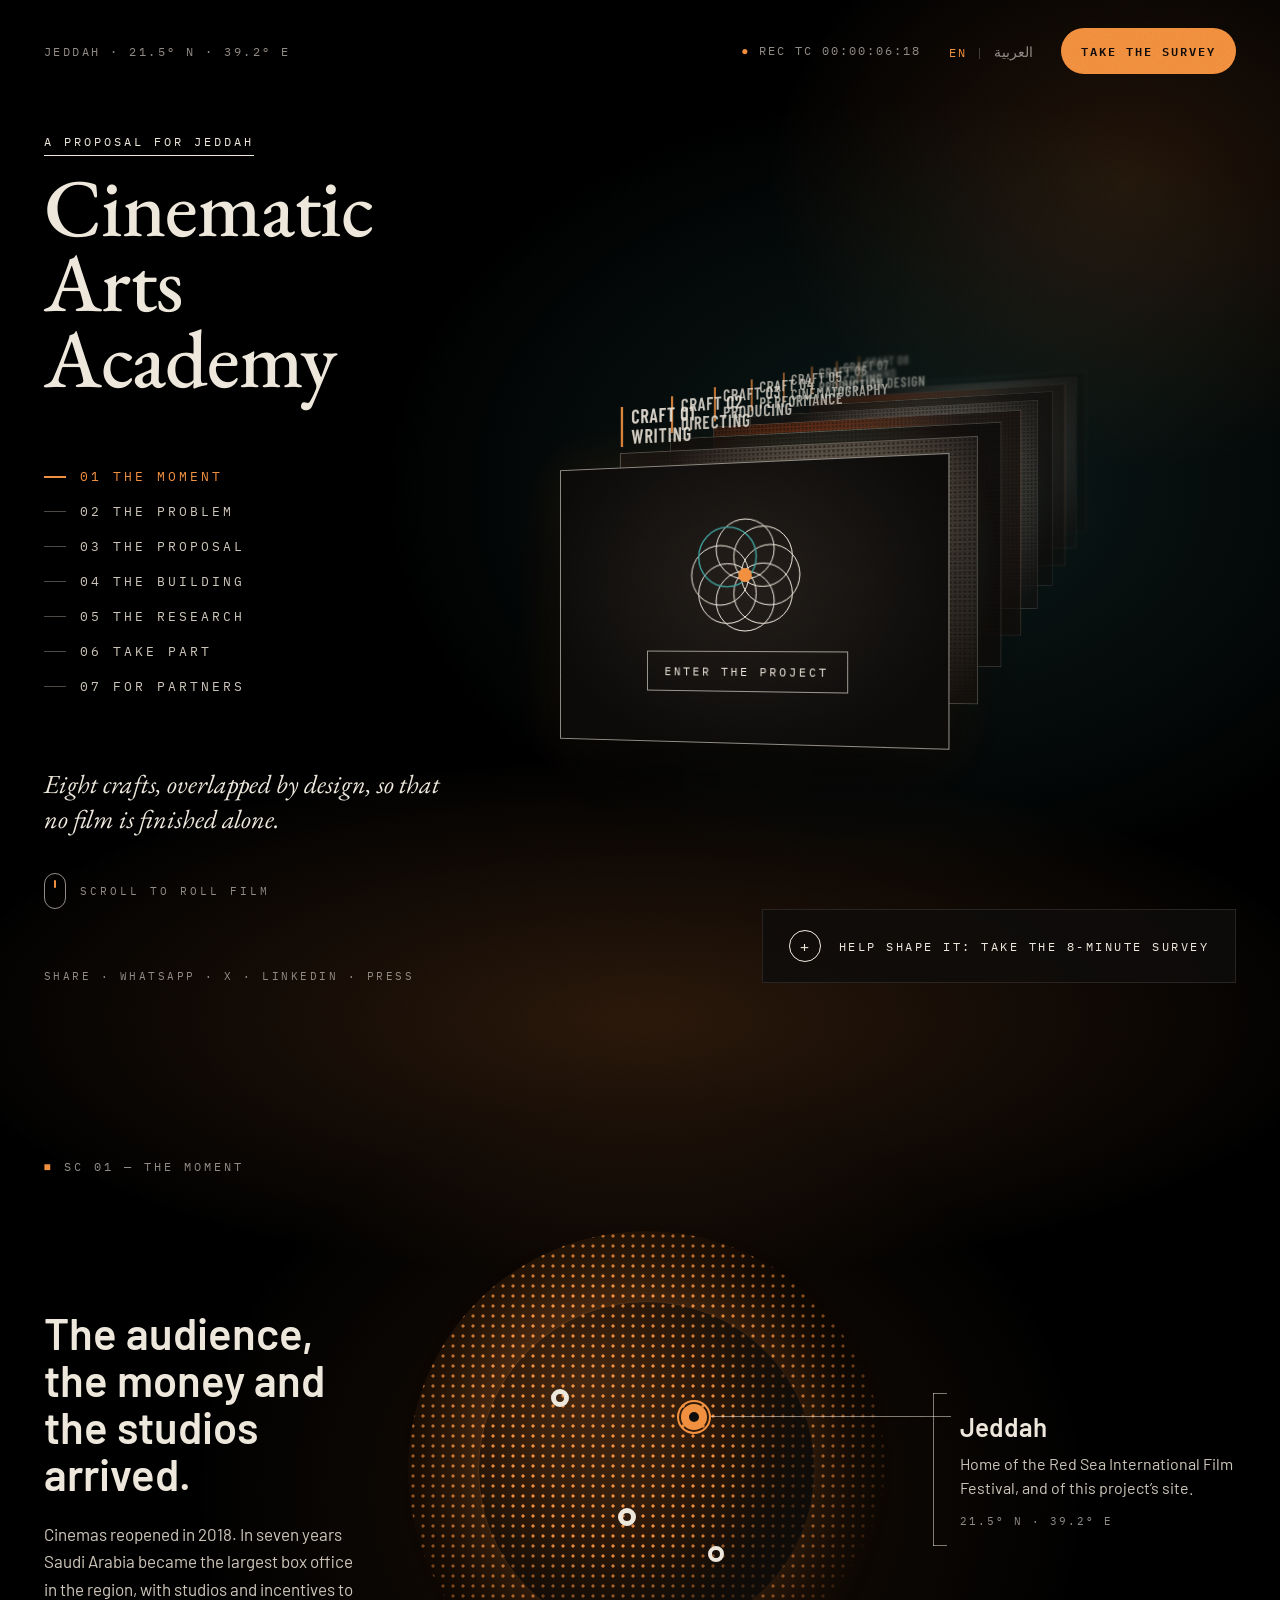
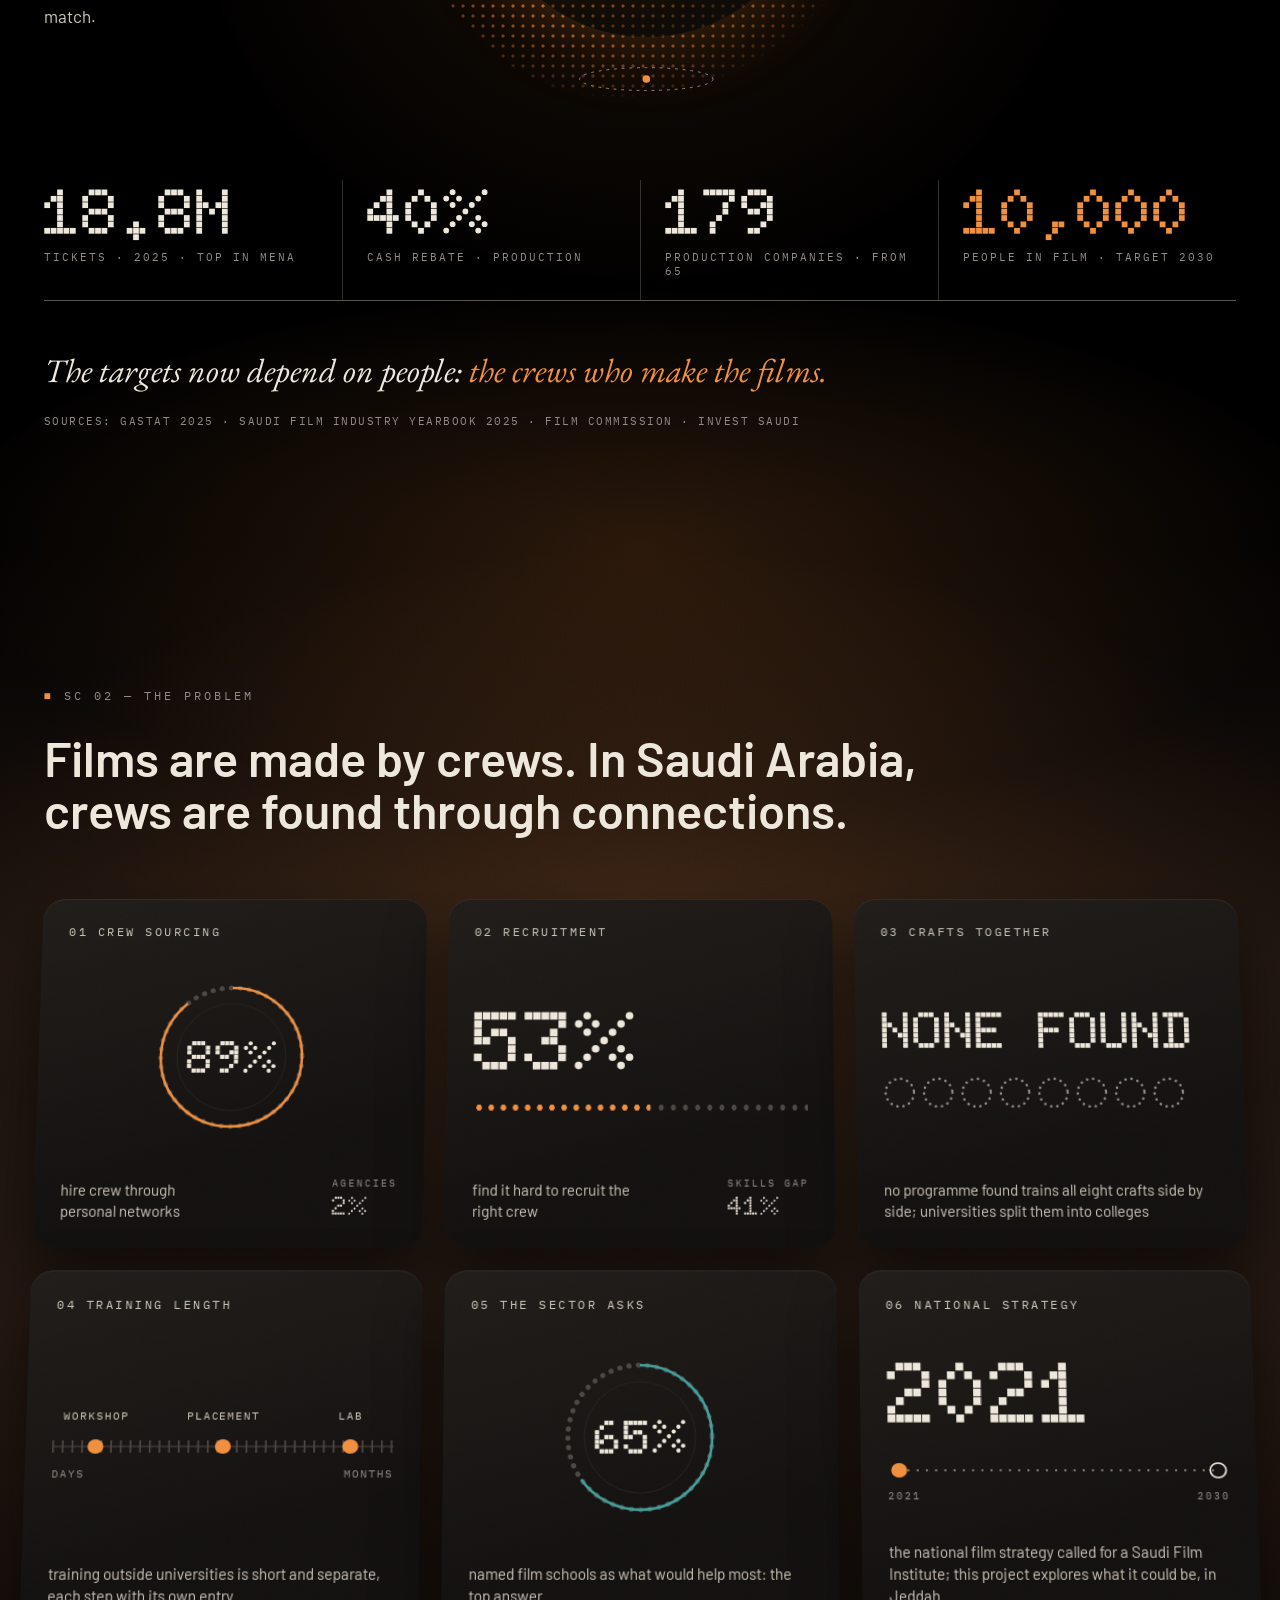
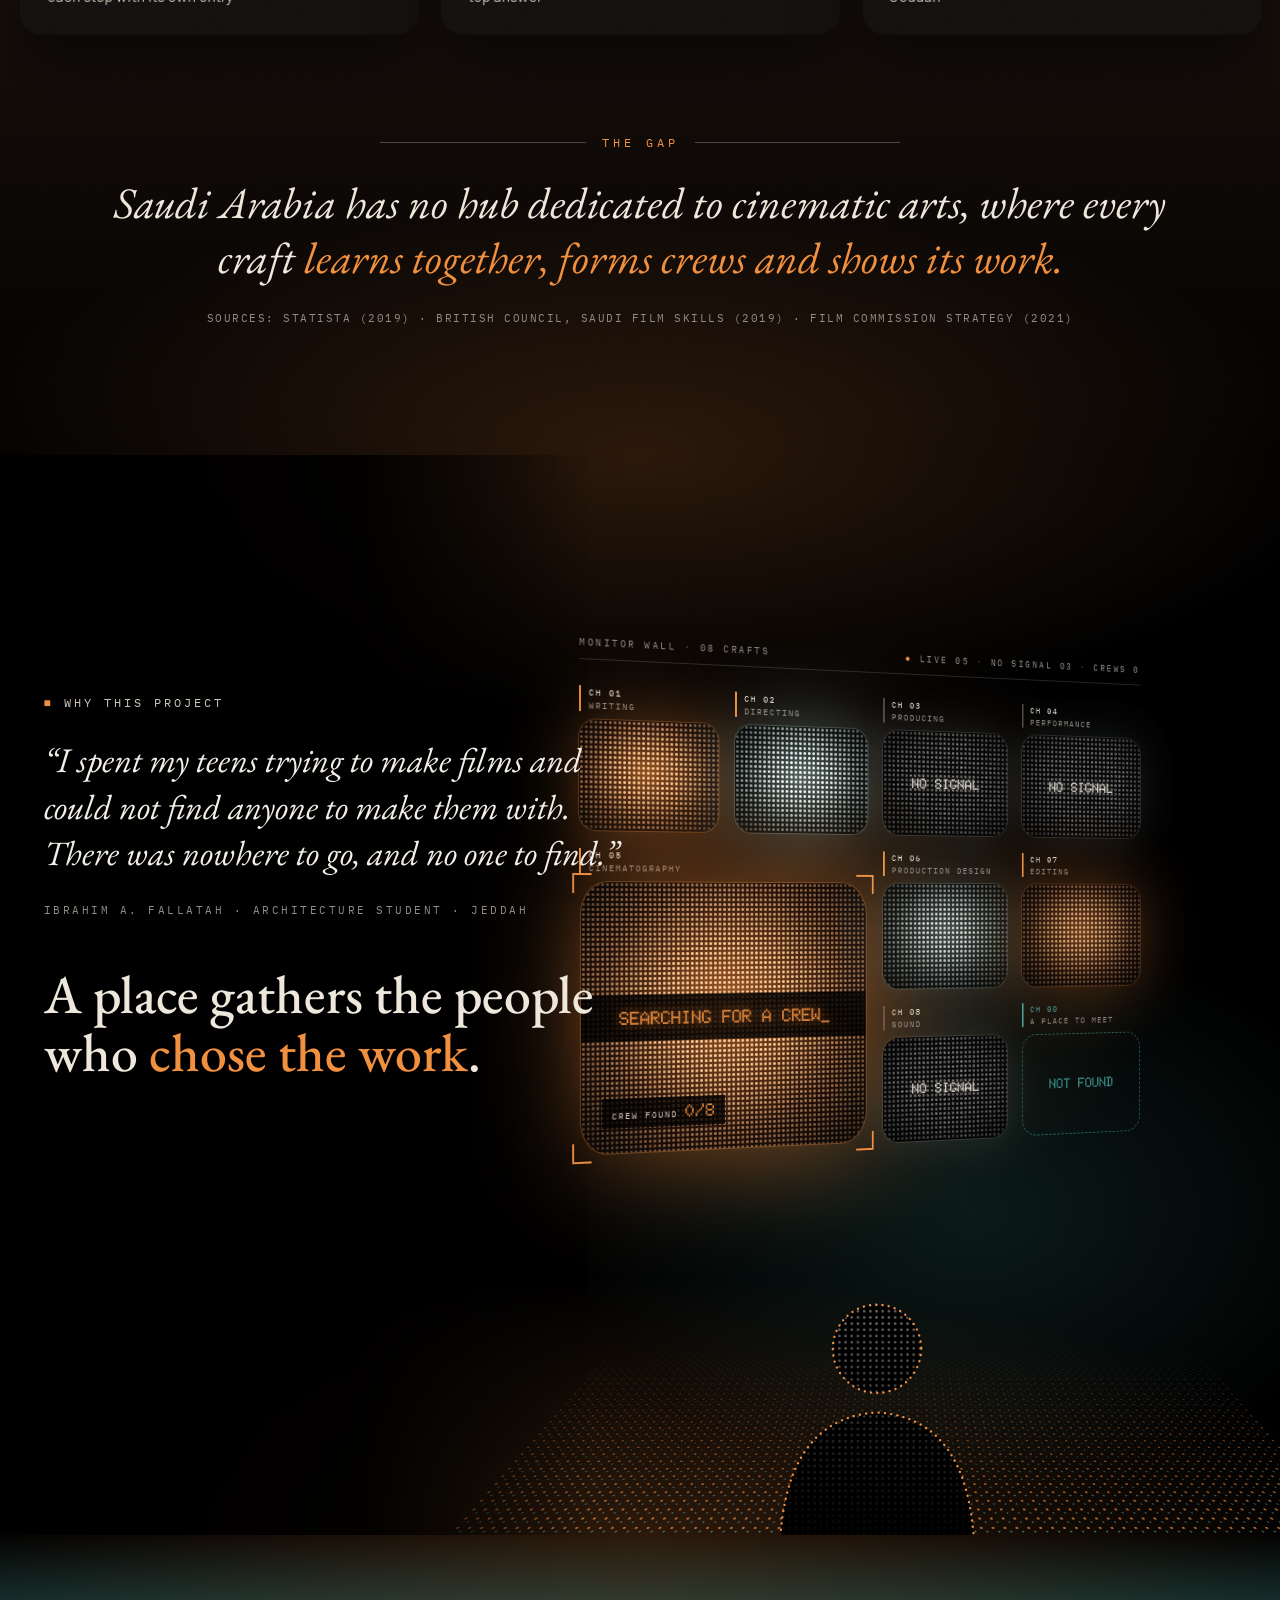
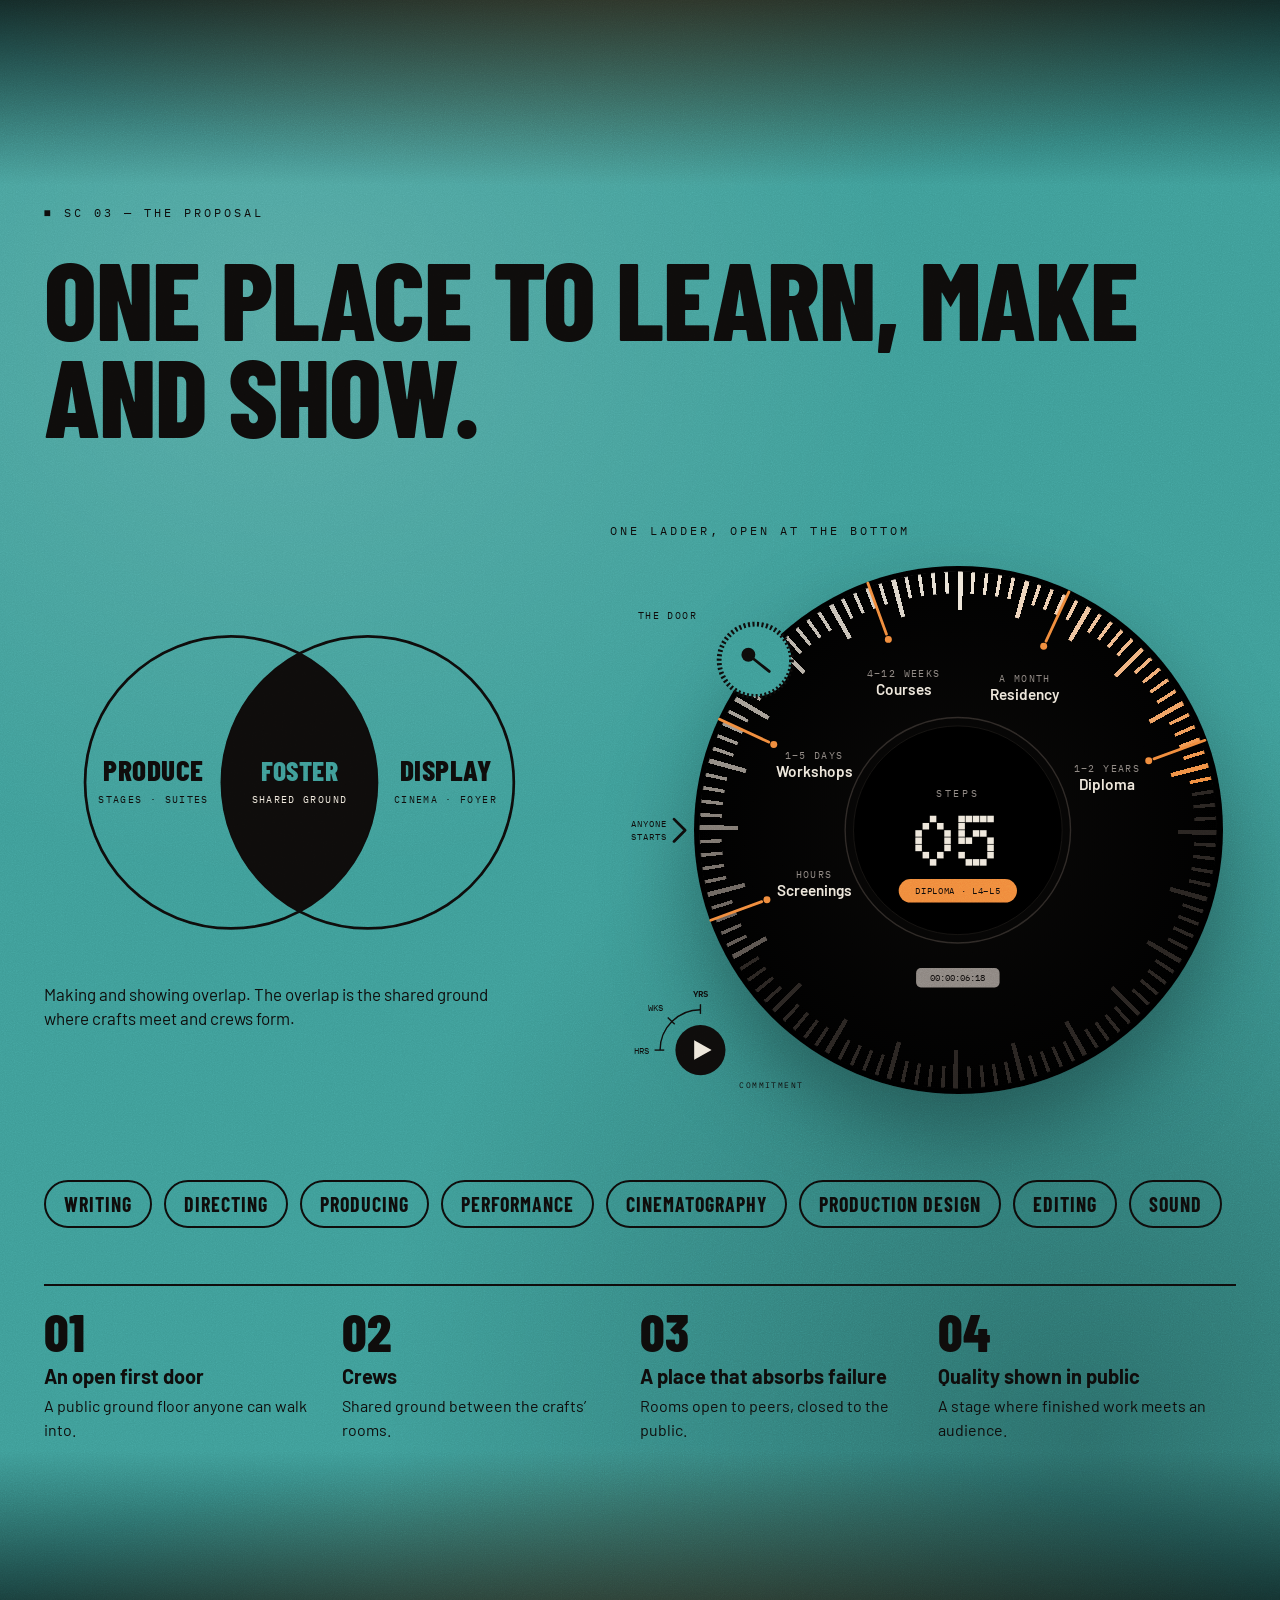
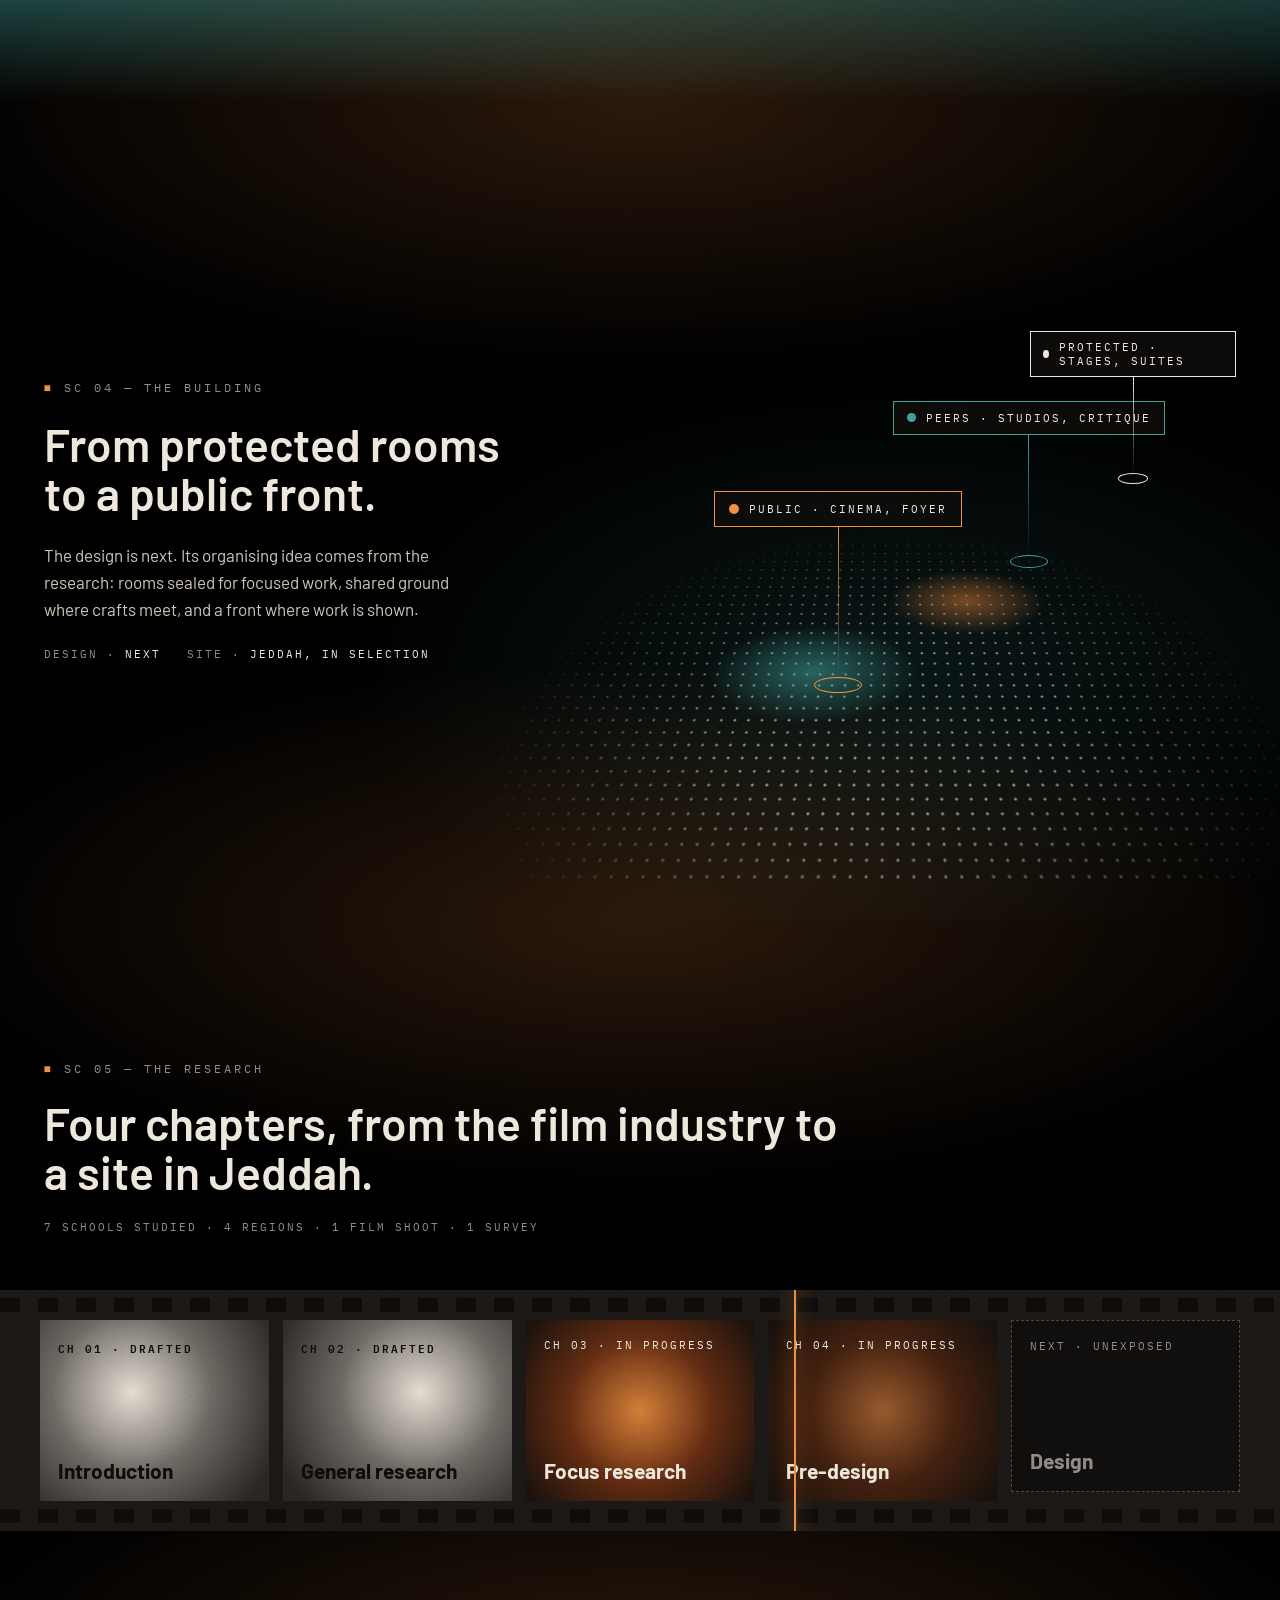
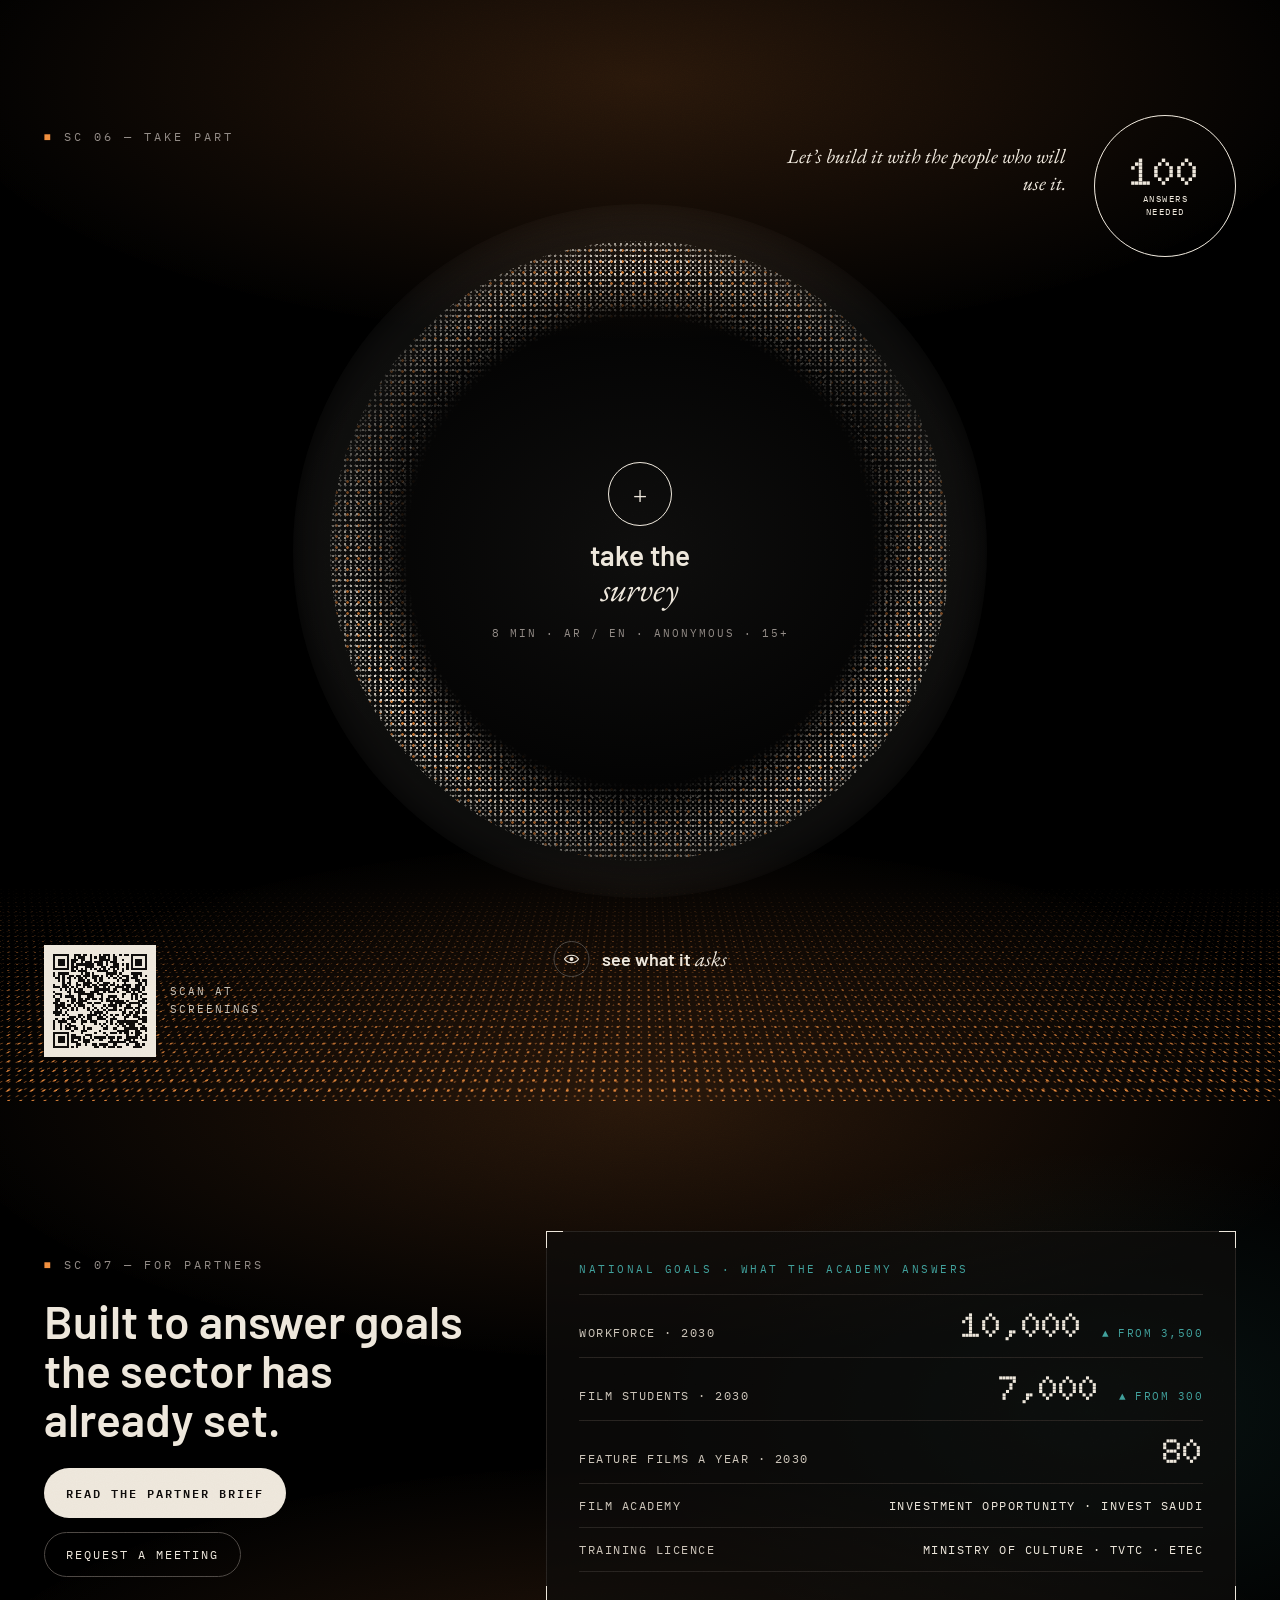
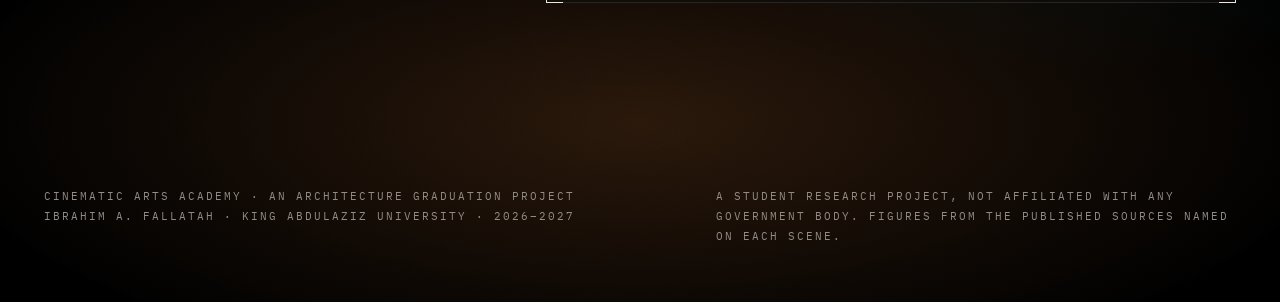
==== index.html @ 22191f9e "Add files via upload" ====
<!doctype html>
<html lang="en">
<head>
<meta charset="utf-8">
<meta name="viewport" content="width=device-width, initial-scale=1">
<title>Ibrahim A. Fallatah · Architecture and film</title>
<meta name="description" content="Ibrahim A. Fallatah: architecture and creative work. Now showing: Cinematic Arts Academy, Jeddah.">
<meta http-equiv="refresh" content="0; url=academy/">
<link rel="canonical" href="https://ibrarchitech.com/academy/">
<link rel="icon" href="academy/assets/icon.svg" type="image/svg+xml">
<style>body{margin:0;min-height:100vh;display:grid;place-items:center;background:#000;color:#EDE6DA;font:16px/1.5 Arial,sans-serif}a{color:#F08A3C}</style>
<script>location.replace("academy/" + location.hash);</script>
</head>
<body><p>Opening <a href="academy/">Cinematic Arts Academy</a>…</p></body>
</html>
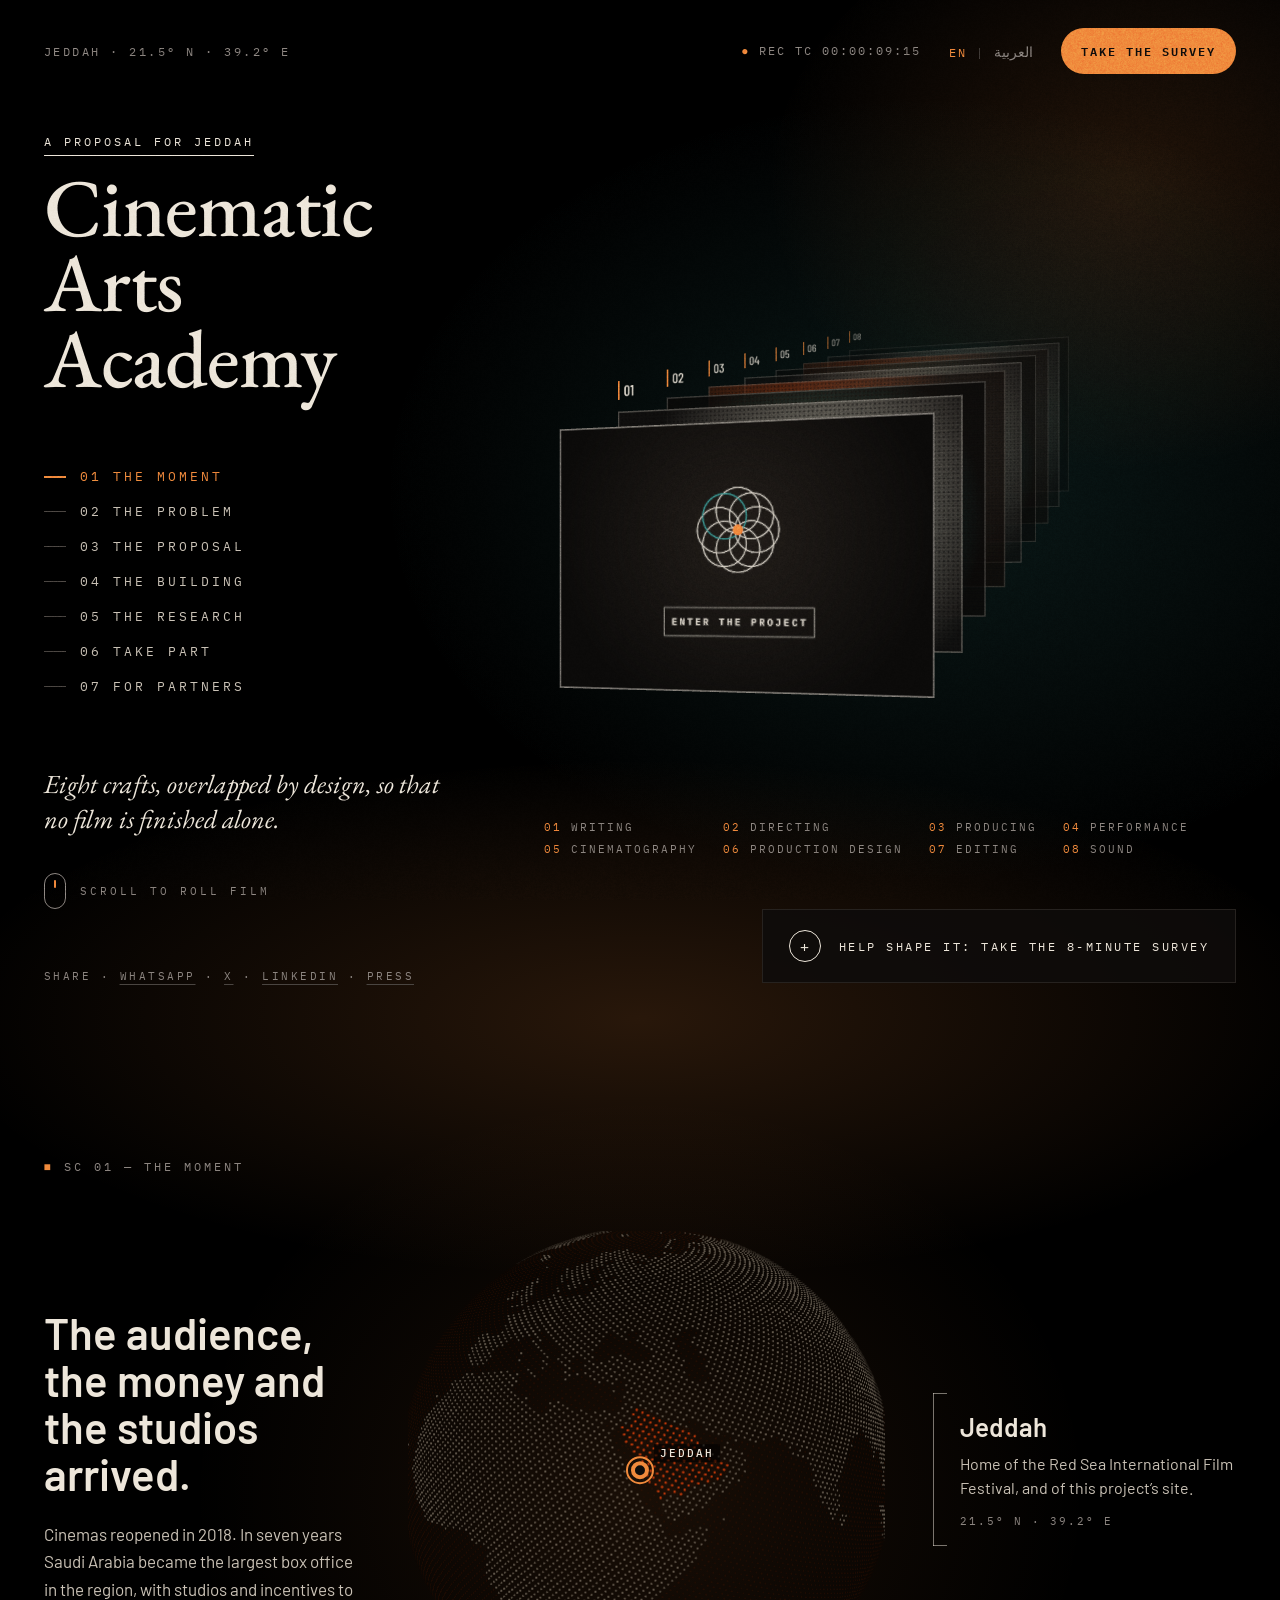
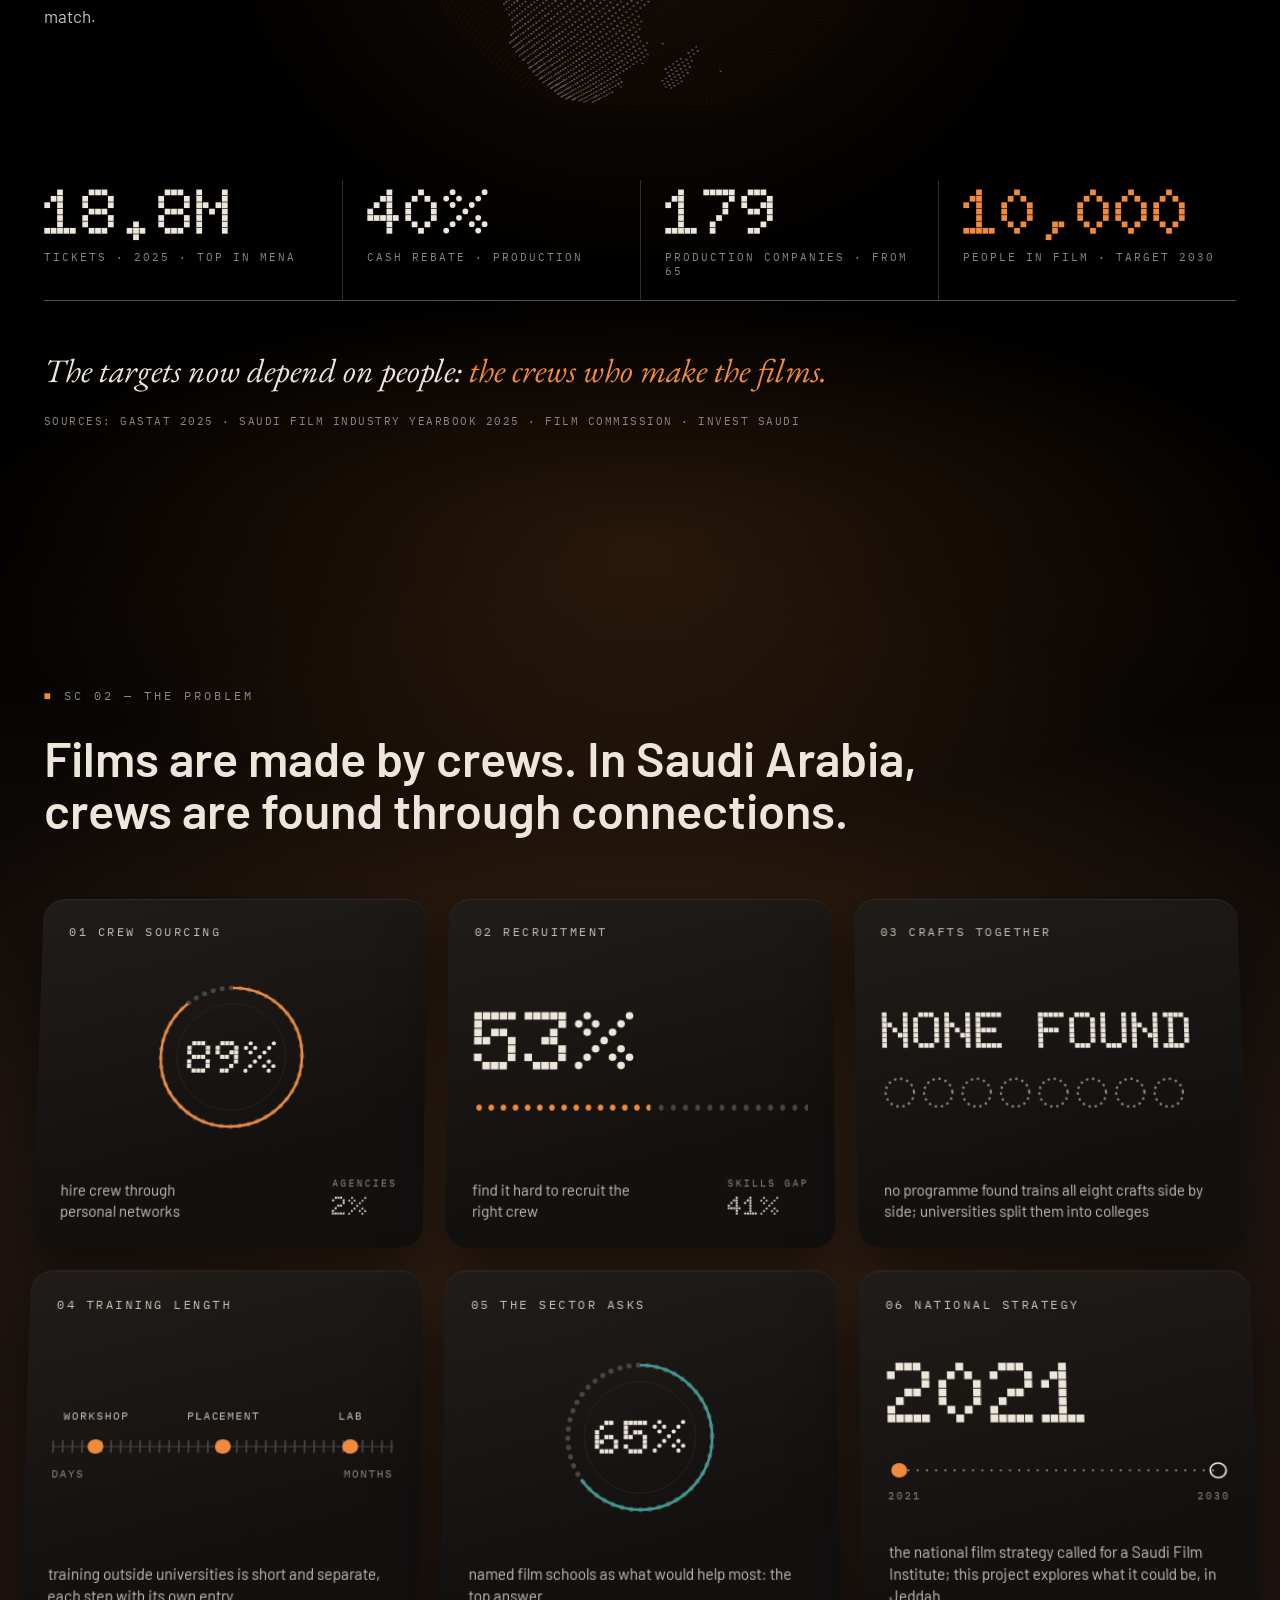
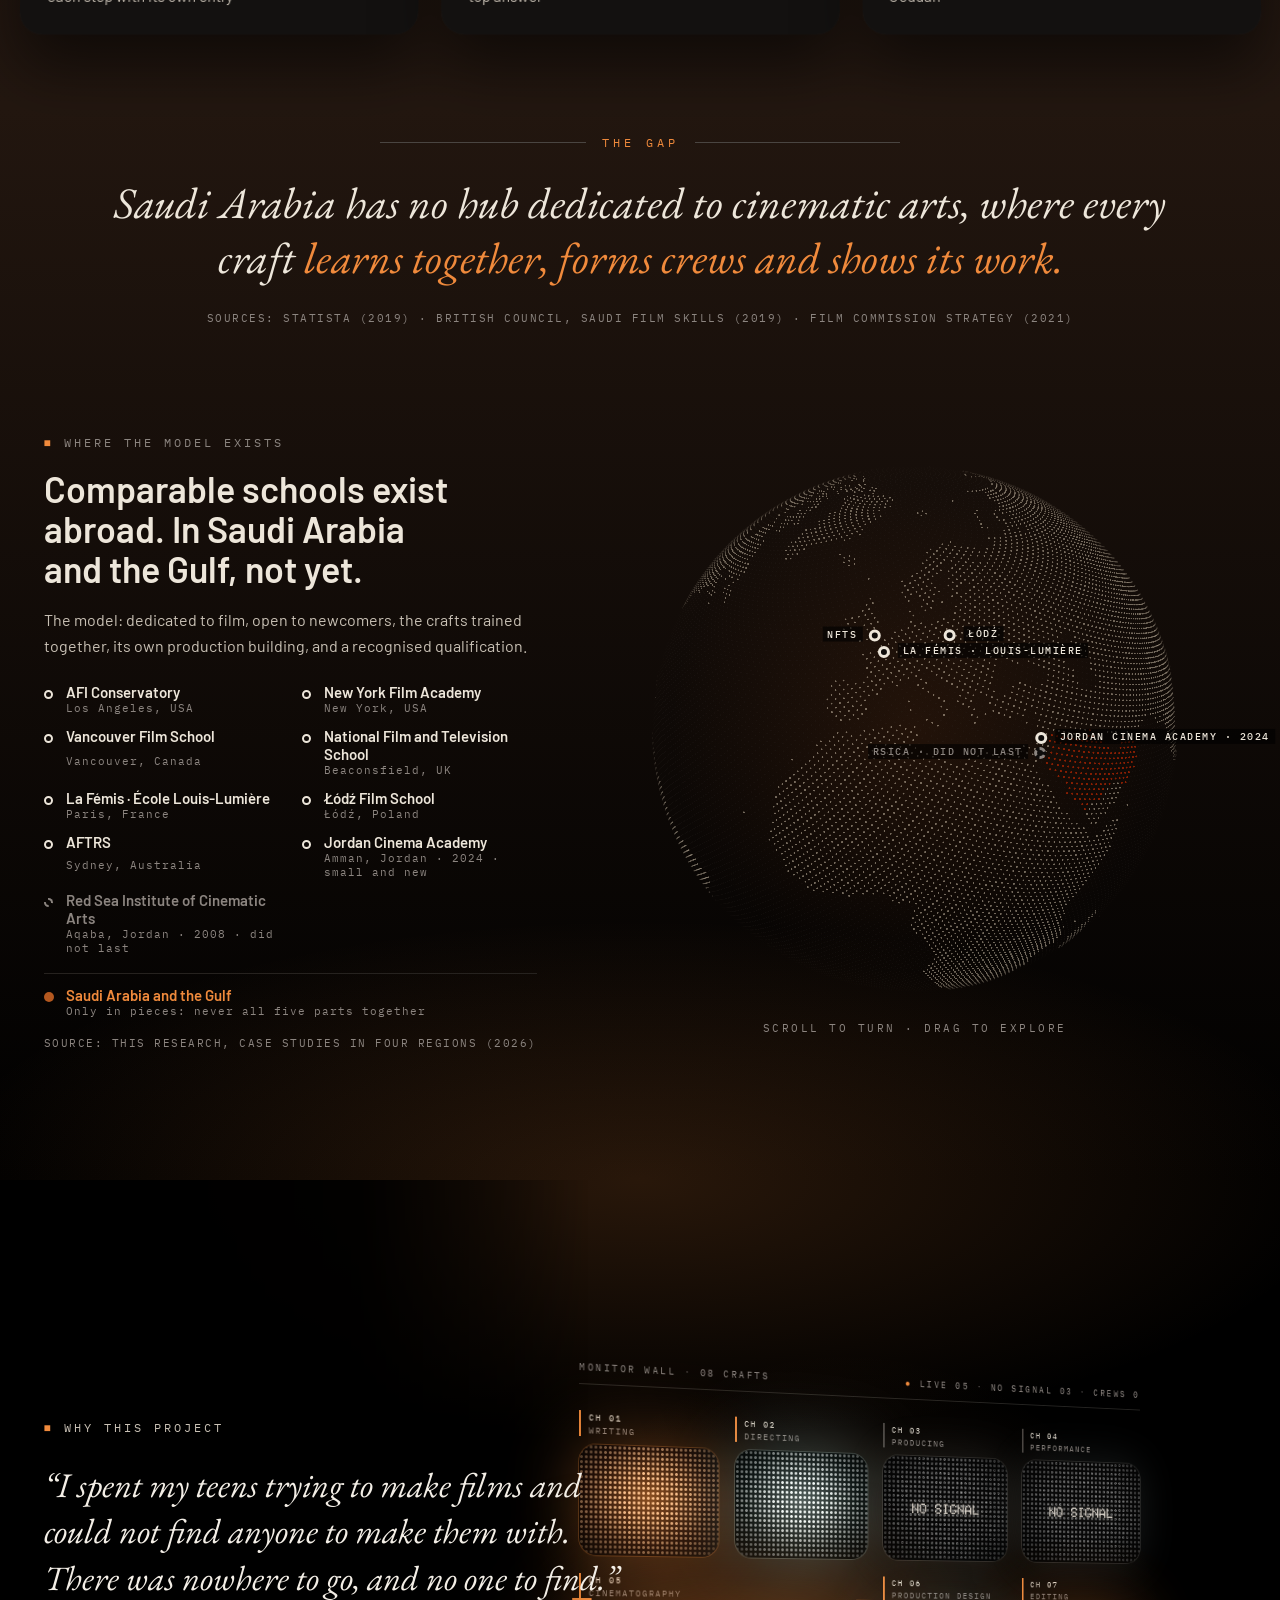
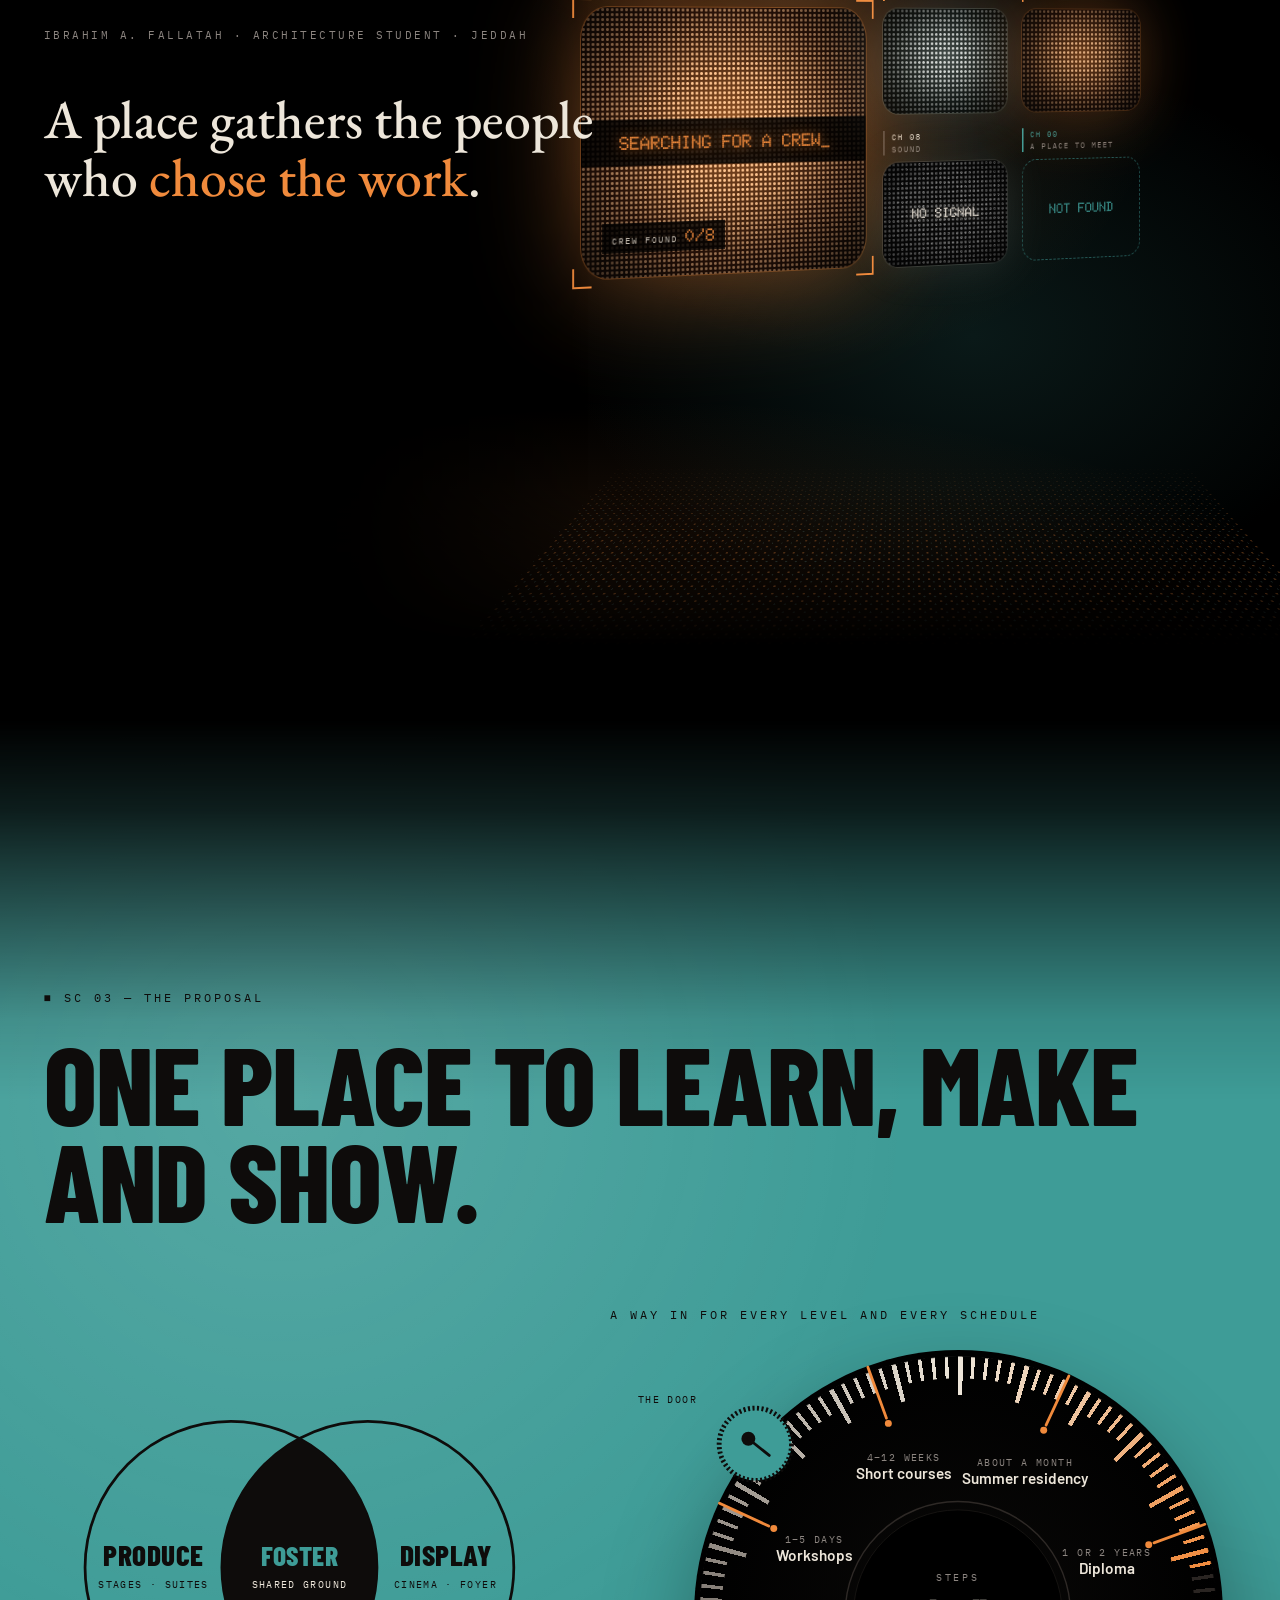
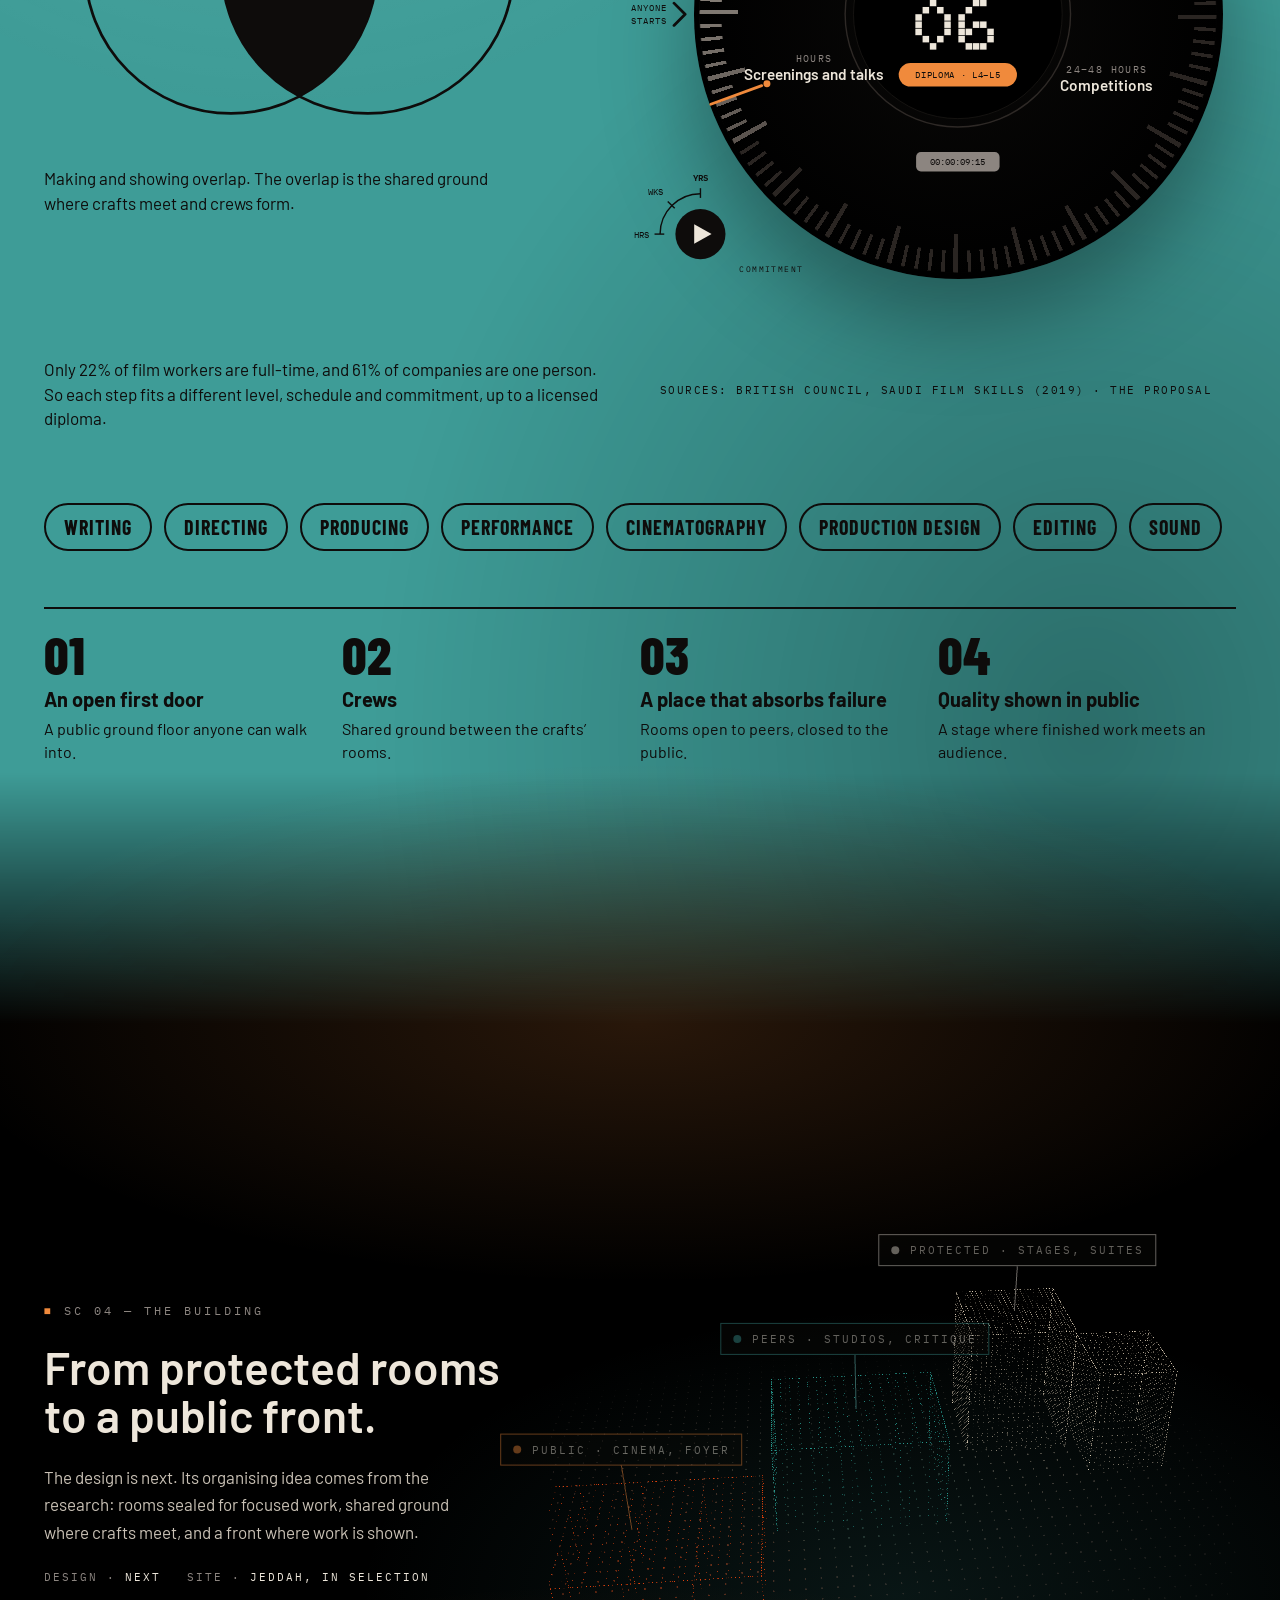
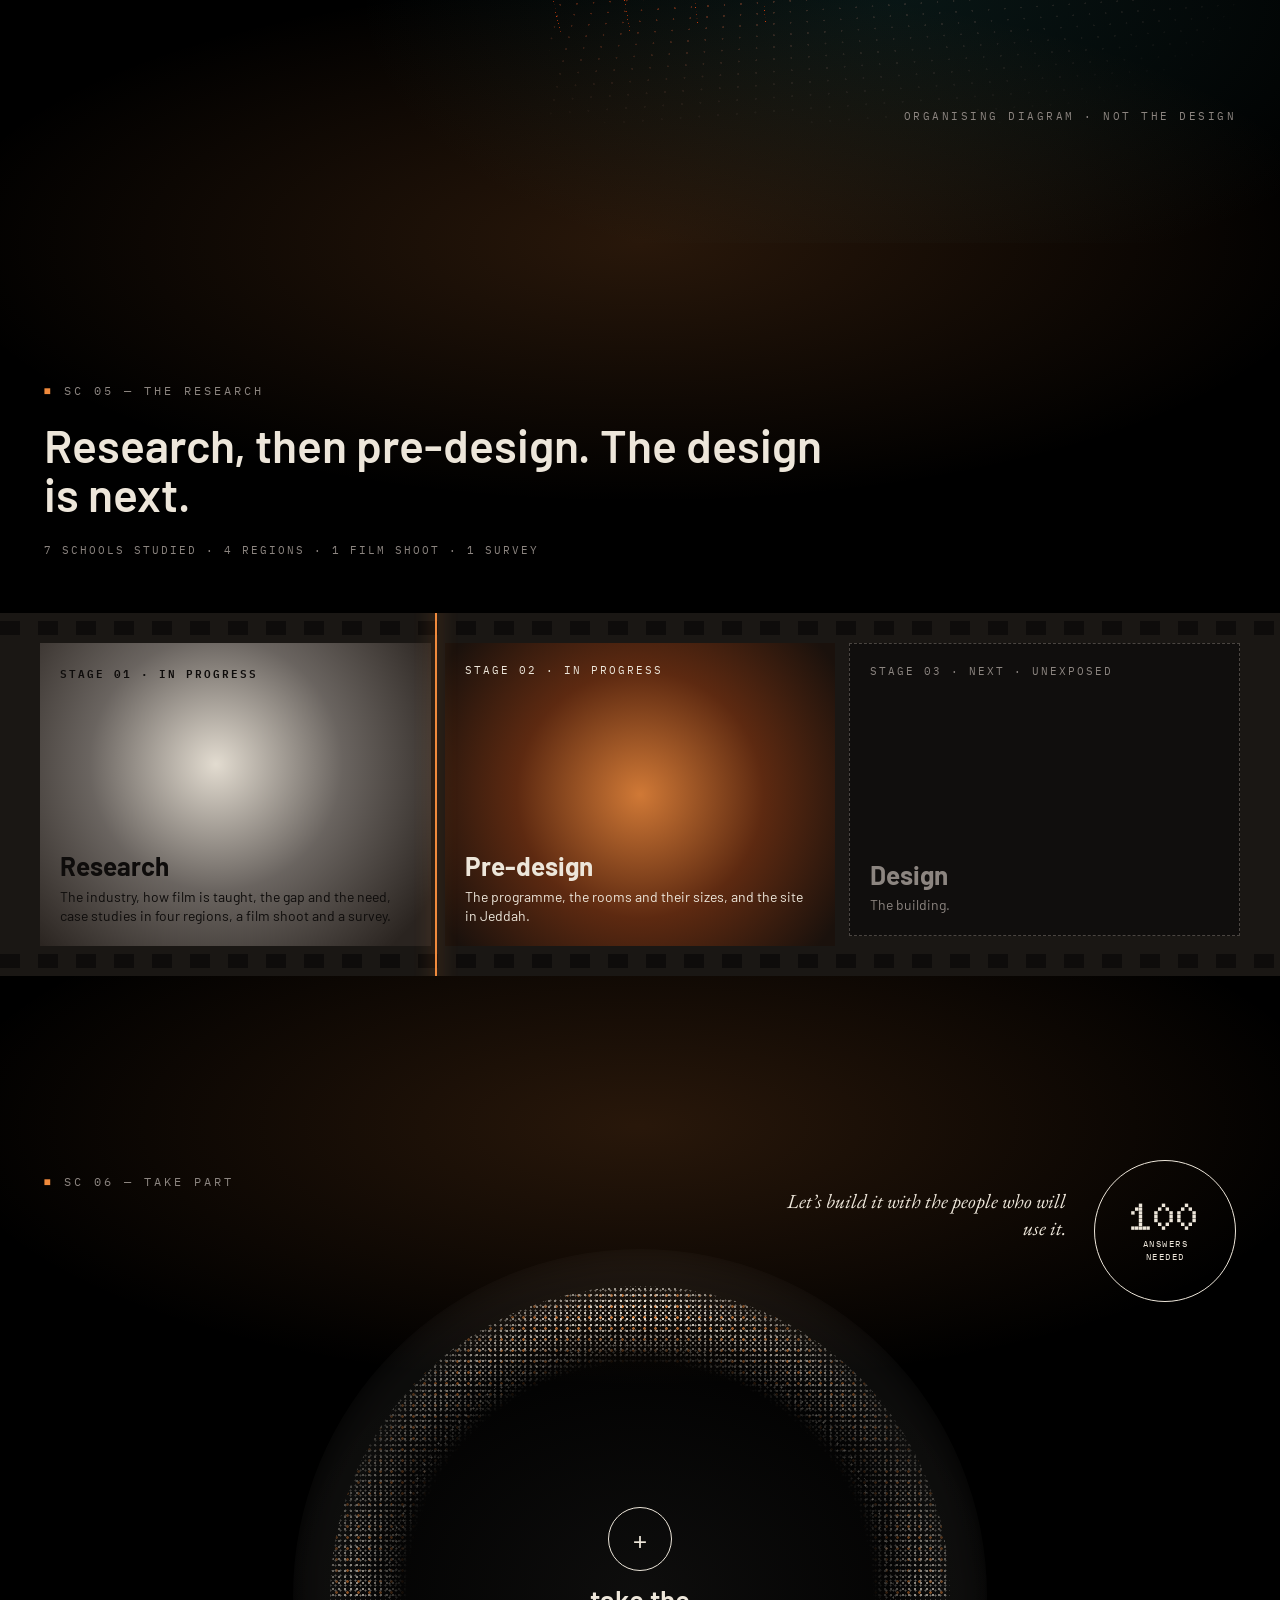
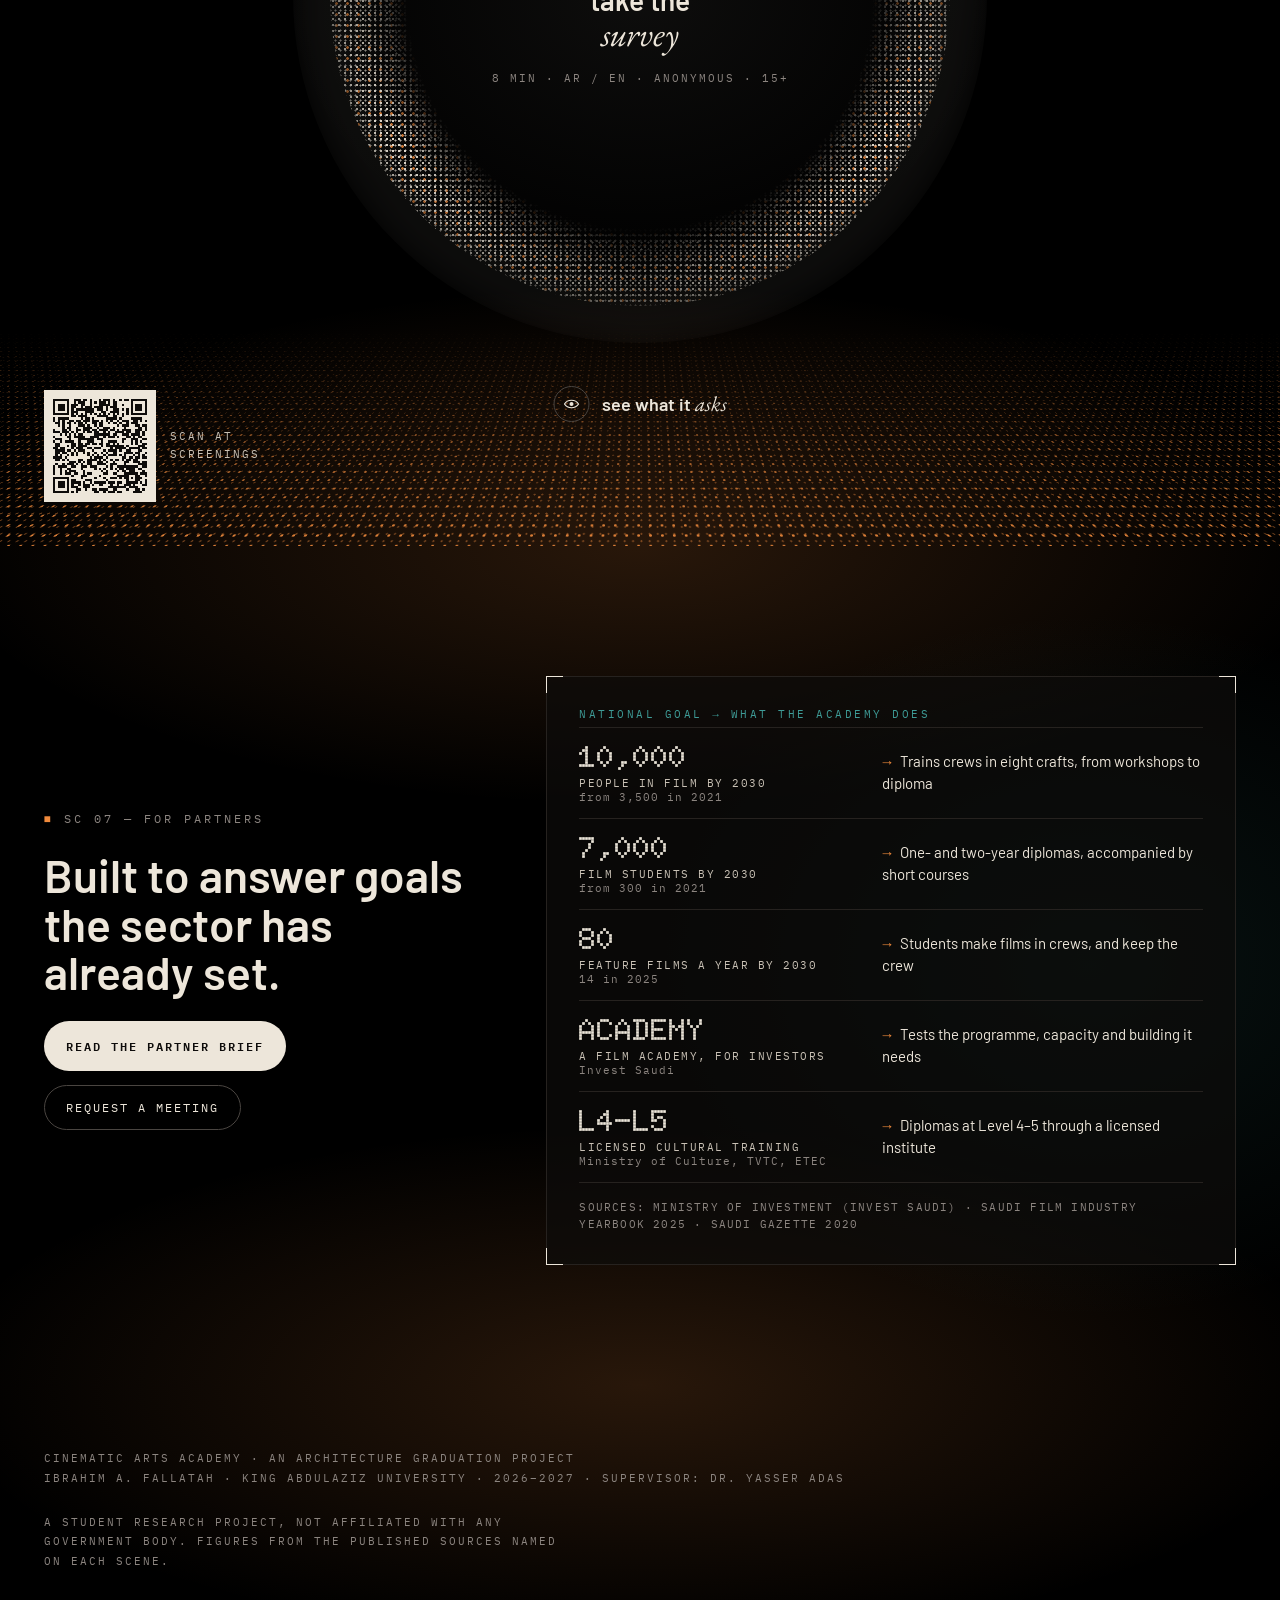
==== commit 04d076a2: "Add files via upload" ====
--- a/index.html
+++ b/index.html
@@ -3,6 +3,9 @@
 <head>
 <meta charset="utf-8">
 <meta name="viewport" content="width=device-width, initial-scale=1">
+<meta http-equiv="Content-Security-Policy" content="default-src 'none'; script-src 'self' 'sha256-KLz0yIzPXal862dcEskgO1vD3z06MayMhwwjX/bgdog='; style-src 'self' 'unsafe-inline'; img-src 'self'; font-src 'self'; frame-src https://docs.google.com; base-uri 'none'; form-action 'none'; object-src 'none'; manifest-src 'self'; upgrade-insecure-requests">
+<meta name="referrer" content="strict-origin-when-cross-origin">
+
 <title>Ibrahim A. Fallatah · Architecture and film</title>
 <meta name="description" content="Ibrahim A. Fallatah: architecture and creative work. Now showing: Cinematic Arts Academy, Jeddah.">
 <meta http-equiv="refresh" content="0; url=academy/">
